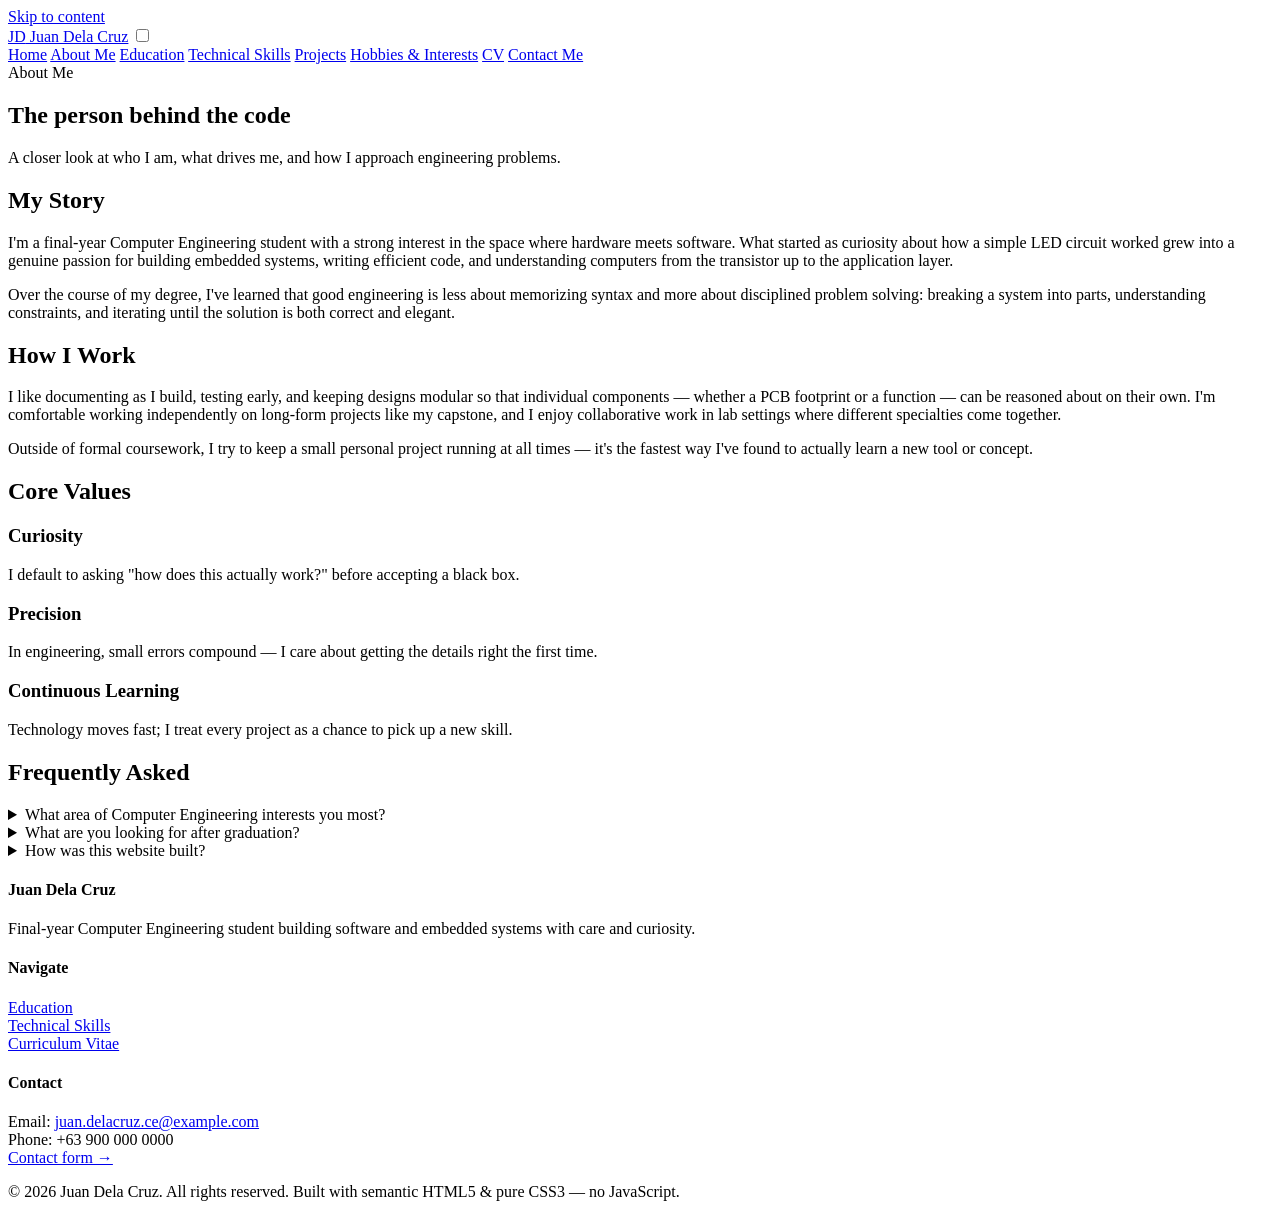
==== about.html @ 3b449d23 "Add files via upload" ====
<!DOCTYPE html>
<html lang="en">
<head>
<meta charset="UTF-8" />
<meta name="viewport" content="width=device-width, initial-scale=1.0" />
<title>About Me | Juan Dela Cruz</title>
<meta name="description" content="Learn more about Juan Dela Cruz, a final-year Computer Engineering student." />
<link rel="preconnect" href="https://fonts.googleapis.com" />
<link href="https://fonts.googleapis.com/css2?family=Poppins:wght@600;700;800&family=Inter:wght@400;500;600&display=swap" rel="stylesheet" />
<link rel="stylesheet" href="assets/css/style.css" />
<script type="application/ld+json">
{
  "@context": "https://schema.org",
  "@type": "AboutPage",
  "name": "About Juan Dela Cruz",
  "url": "https://example.com/about.html",
  "mainEntity": {
    "@type": "Person",
    "name": "Juan Dela Cruz",
    "jobTitle": "Computer Engineering Student",
    "description": "Final-year Computer Engineering student who enjoys embedded systems, robotics, and clean software design."
  }
}
</script>
</head>
<body>
<a class="skip-link" href="#main">Skip to content</a>
<header class="site-header">
  <div class="nav-wrap">
    <a class="brand" href="index.html"><span class="brand-mark">JD</span> Juan Dela Cruz</a>
    <input type="checkbox" id="nav-toggle" class="nav-toggle" />
    <label for="nav-toggle" class="nav-toggle-label" aria-label="Toggle navigation menu"><span></span><span></span><span></span></label>
    <nav class="main-nav" aria-label="Primary">
      <a href="index.html">Home</a>
      <a href="about.html" aria-current="page">About Me</a>
      <a href="education.html">Education</a>
      <a href="skills.html">Technical Skills</a>
      <a href="projects.html">Projects</a>
      <a href="hobbies.html">Hobbies &amp; Interests</a>
      <a href="cv.html">CV</a>
      <a href="contact.html">Contact Me</a>
    </nav>
  </div>
</header>

<main id="main">
  <div class="container">
    <section class="section" style="border-top:none;">
      <span class="hero-eyebrow">About Me</span>
      <h1>The person behind the code</h1>
      <p class="section-intro">A closer look at who I am, what drives me, and how I
        approach engineering problems.</p>
    </section>

    <section class="section">
      <div class="grid cols-2">
        <article>
          <h2>My Story</h2>
          <p>I'm a final-year Computer Engineering student with a strong interest in
             the space where hardware meets software. What started as curiosity about
             how a simple LED circuit worked grew into a genuine passion for building
             embedded systems, writing efficient code, and understanding computers from
             the transistor up to the application layer.</p>
          <p>Over the course of my degree, I've learned that good engineering is less
             about memorizing syntax and more about disciplined problem solving:
             breaking a system into parts, understanding constraints, and iterating
             until the solution is both correct and elegant.</p>
        </article>
        <article>
          <h2>How I Work</h2>
          <p>I like documenting as I build, testing early, and keeping designs modular
             so that individual components — whether a PCB footprint or a function —
             can be reasoned about on their own. I'm comfortable working independently
             on long-form projects like my capstone, and I enjoy collaborative work in
             lab settings where different specialties come together.</p>
          <p>Outside of formal coursework, I try to keep a small personal project
             running at all times — it's the fastest way I've found to actually learn
             a new tool or concept.</p>
        </article>
      </div>
    </section>

    <section class="section">
      <h2>Core Values</h2>
      <div class="grid cols-3">
        <article class="card">
          <h3>Curiosity</h3>
          <p>I default to asking "how does this actually work?" before accepting a
             black box.</p>
        </article>
        <article class="card">
          <h3>Precision</h3>
          <p>In engineering, small errors compound — I care about getting the details
             right the first time.</p>
        </article>
        <article class="card">
          <h3>Continuous Learning</h3>
          <p>Technology moves fast; I treat every project as a chance to pick up a new
             skill.</p>
        </article>
      </div>
    </section>

    <section class="section">
      <h2>Frequently Asked</h2>
      <details class="accordion">
        <summary>What area of Computer Engineering interests you most?</summary>
        <p>Embedded systems and digital hardware design — specifically the overlap
           between firmware and the physical sensors/actuators it controls.</p>
      </details>
      <details class="accordion">
        <summary>What are you looking for after graduation?</summary>
        <p>An entry-level role or internship in embedded software, robotics, or
           systems engineering where I can keep building hands-on projects.</p>
      </details>
      <details class="accordion">
        <summary>How was this website built?</summary>
        <p>Entirely with semantic HTML5 and hand-written CSS3 — no JavaScript and no
           content management system. See the <a href="cv.html">CV page</a> for the
           technical breakdown of my toolset.</p>
      </details>
    </section>
  </div>
</main>

<footer class="site-footer">
  <div class="container footer-grid">
    <div>
      <h4>Juan Dela Cruz</h4>
      <p>Final-year Computer Engineering student building software and embedded
         systems with care and curiosity.</p>
    </div>
    <div>
      <h4>Navigate</h4>
      <p><a href="education.html">Education</a><br />
         <a href="skills.html">Technical Skills</a><br />
         <a href="cv.html">Curriculum Vitae</a></p>
    </div>
    <div>
      <h4>Contact</h4>
      <p>Email: <a href="mailto:juan.delacruz.ce@example.com">juan.delacruz.ce@example.com</a><br />
         Phone: +63 900 000 0000<br />
         <a href="contact.html">Contact form &rarr;</a></p>
    </div>
  </div>
  <div class="container footer-bottom">
    <span>&copy; 2026 Juan Dela Cruz. All rights reserved.</span>
    <span>Built with semantic HTML5 &amp; pure CSS3 — no JavaScript.</span>
  </div>
</footer>
</body>
</html>
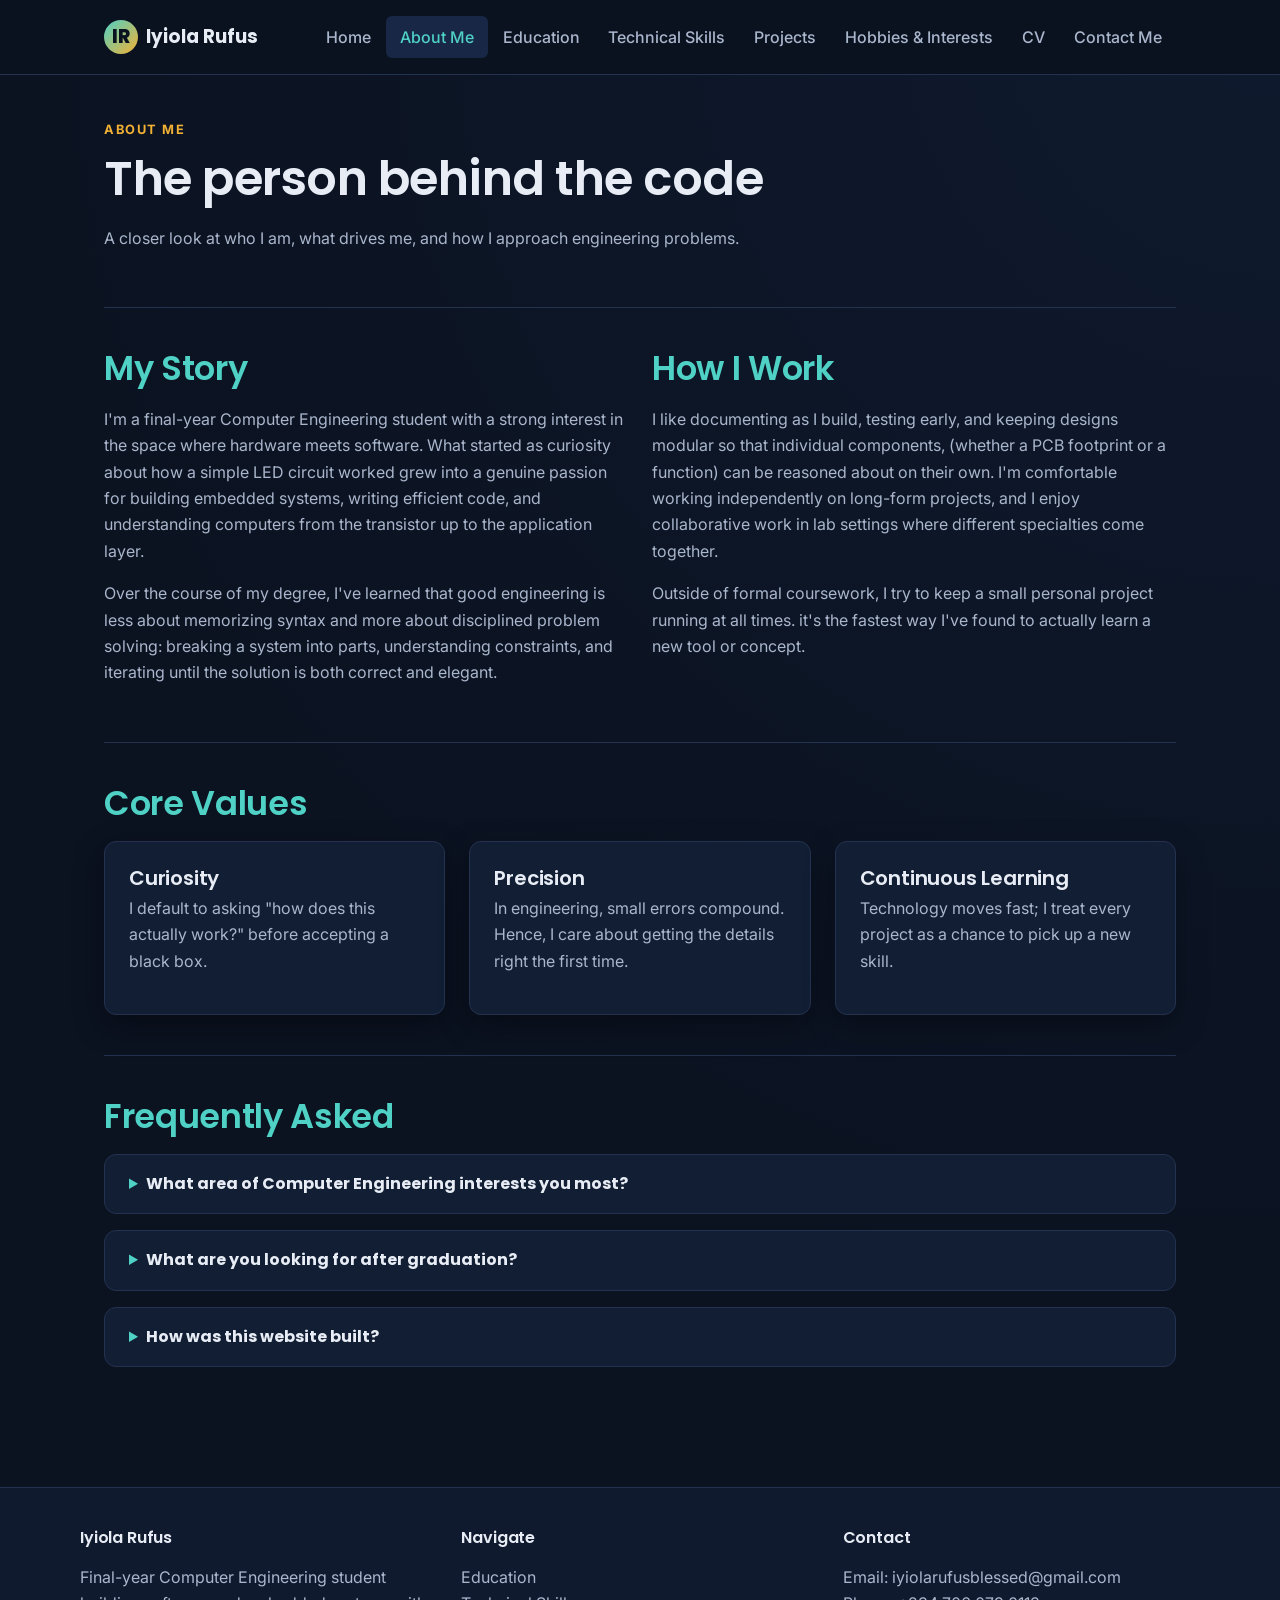
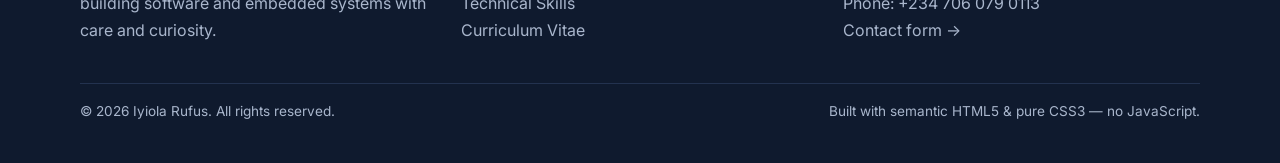
==== commit 272f3d0a: "Update about.html" ====
--- a/about.html
+++ b/about.html
@@ -3,8 +3,8 @@
 <head>
 <meta charset="UTF-8" />
 <meta name="viewport" content="width=device-width, initial-scale=1.0" />
-<title>About Me | Juan Dela Cruz</title>
-<meta name="description" content="Learn more about Juan Dela Cruz, a final-year Computer Engineering student." />
+<title>About Me | Iyiola Rufus</title>
+<meta name="description" content="Learn more about Iyiola Rufus, a final-year Computer Engineering student." />
 <link rel="preconnect" href="https://fonts.googleapis.com" />
 <link href="https://fonts.googleapis.com/css2?family=Poppins:wght@600;700;800&family=Inter:wght@400;500;600&display=swap" rel="stylesheet" />
 <link rel="stylesheet" href="assets/css/style.css" />
@@ -12,11 +12,11 @@
 {
   "@context": "https://schema.org",
   "@type": "AboutPage",
-  "name": "About Juan Dela Cruz",
+  "name": "About Iyiola Rufus",
   "url": "https://example.com/about.html",
   "mainEntity": {
     "@type": "Person",
-    "name": "Juan Dela Cruz",
+    "name": "Iyiola Rufus",
     "jobTitle": "Computer Engineering Student",
     "description": "Final-year Computer Engineering student who enjoys embedded systems, robotics, and clean software design."
   }
@@ -27,7 +27,7 @@
 <a class="skip-link" href="#main">Skip to content</a>
 <header class="site-header">
   <div class="nav-wrap">
-    <a class="brand" href="index.html"><span class="brand-mark">JD</span> Juan Dela Cruz</a>
+    <a class="brand" href="index.html"><span class="brand-mark">IR</span> Iyiola Rufus</a>
     <input type="checkbox" id="nav-toggle" class="nav-toggle" />
     <label for="nav-toggle" class="nav-toggle-label" aria-label="Toggle navigation menu"><span></span><span></span><span></span></label>
     <nav class="main-nav" aria-label="Primary">
@@ -69,12 +69,12 @@
         <article>
           <h2>How I Work</h2>
           <p>I like documenting as I build, testing early, and keeping designs modular
-             so that individual components — whether a PCB footprint or a function —
+             so that individual components, (whether a PCB footprint or a function)
              can be reasoned about on their own. I'm comfortable working independently
-             on long-form projects like my capstone, and I enjoy collaborative work in
+             on long-form projects, and I enjoy collaborative work in
              lab settings where different specialties come together.</p>
           <p>Outside of formal coursework, I try to keep a small personal project
-             running at all times — it's the fastest way I've found to actually learn
+             running at all times. it's the fastest way I've found to actually learn
              a new tool or concept.</p>
         </article>
       </div>
@@ -90,7 +90,7 @@
         </article>
         <article class="card">
           <h3>Precision</h3>
-          <p>In engineering, small errors compound — I care about getting the details
+          <p>In engineering, small errors compound. Hence, I care about getting the details
              right the first time.</p>
         </article>
         <article class="card">
@@ -105,7 +105,7 @@
       <h2>Frequently Asked</h2>
       <details class="accordion">
         <summary>What area of Computer Engineering interests you most?</summary>
-        <p>Embedded systems and digital hardware design — specifically the overlap
+        <p>Embedded systems and digital hardware design, specifically the overlap
            between firmware and the physical sensors/actuators it controls.</p>
       </details>
       <details class="accordion">
@@ -115,7 +115,7 @@
       </details>
       <details class="accordion">
         <summary>How was this website built?</summary>
-        <p>Entirely with semantic HTML5 and hand-written CSS3 — no JavaScript and no
+        <p>Entirely with semantic HTML5 and hand-written CSS3,  no JavaScript and no
            content management system. See the <a href="cv.html">CV page</a> for the
            technical breakdown of my toolset.</p>
       </details>
@@ -126,7 +126,7 @@
 <footer class="site-footer">
   <div class="container footer-grid">
     <div>
-      <h4>Juan Dela Cruz</h4>
+      <h4>Iyiola Rufus</h4>
       <p>Final-year Computer Engineering student building software and embedded
          systems with care and curiosity.</p>
     </div>
@@ -138,13 +138,13 @@
     </div>
     <div>
       <h4>Contact</h4>
-      <p>Email: <a href="mailto:juan.delacruz.ce@example.com">juan.delacruz.ce@example.com</a><br />
-         Phone: +63 900 000 0000<br />
+      <p>Email: <a href="mailto:iyiolarufusblessed@gmail.com">iyiolarufusblessed@gmail.com</a><br />
+         Phone: +234 706 079 0113<br />
          <a href="contact.html">Contact form &rarr;</a></p>
     </div>
   </div>
   <div class="container footer-bottom">
-    <span>&copy; 2026 Juan Dela Cruz. All rights reserved.</span>
+    <span>&copy; 2026 Iyiola Rufus. All rights reserved.</span>
     <span>Built with semantic HTML5 &amp; pure CSS3 — no JavaScript.</span>
   </div>
 </footer>
--- a/assets/css/style.css
+++ b/assets/css/style.css
@@ -0,0 +1,386 @@
+/* =====================================================================
+   Portfolio Stylesheet
+   Pure CSS3 — no frameworks. Mobile-first, then scaled up with
+   min-width media queries. Layout uses Flexbox + CSS Grid.
+   ===================================================================== */
+
+/* ---------- Design tokens ---------- */
+:root {
+  --color-bg:        #0b1220;
+  --color-bg-alt:    #0f1a2e;
+  --color-surface:   #121e33;
+  --color-surface-2: #182746;
+  --color-border:    #23324f;
+  --color-text:      #e7ecf5;
+  --color-text-dim:  #a9b6cc;
+  --color-primary:   #4fd1c5;
+  --color-primary-dim: #2e9c92;
+  --color-accent:    #f2b134;
+  --color-link:      #7cc7ff;
+
+  --font-heading: "Poppins", "Segoe UI", system-ui, sans-serif;
+  --font-body: "Inter", "Segoe UI", system-ui, sans-serif;
+
+  --radius-sm: 6px;
+  --radius-md: 12px;
+  --radius-lg: 20px;
+
+  --space-1: 0.25rem;
+  --space-2: 0.5rem;
+  --space-3: 1rem;
+  --space-4: 1.5rem;
+  --space-5: 2.5rem;
+  --space-6: 4rem;
+
+  --max-width: 1120px;
+  --shadow-1: 0 10px 30px rgba(0,0,0,0.35);
+}
+
+/* ---------- Reset ---------- */
+*, *::before, *::after { box-sizing: border-box; }
+html { scroll-behavior: smooth; }
+body {
+  margin: 0;
+  font-family: var(--font-body);
+  background: radial-gradient(circle at top right, var(--color-bg-alt), var(--color-bg) 60%);
+  color: var(--color-text);
+  line-height: 1.65;
+  -webkit-font-smoothing: antialiased;
+}
+h1, h2, h3, h4 {
+  font-family: var(--font-heading);
+  line-height: 1.25;
+  margin: 0 0 var(--space-3);
+  font-weight: 600;
+  letter-spacing: -0.01em;
+}
+h1 { font-size: clamp(2rem, 5vw, 3rem); }
+h2 { font-size: clamp(1.5rem, 3.4vw, 2.1rem); color: var(--color-primary); }
+h3 { font-size: 1.25rem; }
+p  { margin: 0 0 var(--space-3); color: var(--color-text-dim); }
+a  { color: var(--color-link); text-decoration: none; }
+a:hover, a:focus-visible { text-decoration: underline; }
+img { max-width: 100%; display: block; }
+ul  { padding-left: 1.2rem; }
+li  { margin-bottom: var(--space-2); color: var(--color-text-dim); }
+
+.container {
+  max-width: var(--max-width);
+  margin-inline: auto;
+  padding-inline: var(--space-4);
+}
+
+/* ---------- Skip link (accessibility) ---------- */
+.skip-link {
+  position: absolute;
+  left: -999px;
+  top: 0;
+  background: var(--color-accent);
+  color: #14202f;
+  padding: 0.6rem 1rem;
+  z-index: 1000;
+  border-radius: 0 0 var(--radius-sm) 0;
+}
+.skip-link:focus { left: 0; }
+
+/* ---------- Header & Navigation (CSS-only mobile toggle) ---------- */
+.site-header {
+  position: sticky;
+  top: 0;
+  z-index: 100;
+  background: rgba(11, 18, 32, 0.9);
+  backdrop-filter: blur(8px);
+  border-bottom: 1px solid var(--color-border);
+}
+.nav-wrap {
+  display: flex;
+  align-items: center;
+  justify-content: space-between;
+  max-width: var(--max-width);
+  margin-inline: auto;
+  padding: var(--space-3) var(--space-4);
+}
+.brand {
+  font-family: var(--font-heading);
+  font-weight: 700;
+  font-size: 1.15rem;
+  color: var(--color-text);
+  display: flex;
+  align-items: center;
+  gap: 0.5rem;
+}
+.brand .brand-mark {
+  width: 34px; height: 34px;
+  border-radius: 50%;
+  background: linear-gradient(135deg, var(--color-primary), var(--color-accent));
+  display: inline-flex; align-items: center; justify-content: center;
+  color: #0b1220; font-weight: 800;
+}
+.brand:hover { text-decoration: none; }
+
+/* checkbox hack for mobile nav — no JavaScript required */
+.nav-toggle { display: none; }
+.nav-toggle-label {
+  display: inline-flex;
+  flex-direction: column;
+  gap: 5px;
+  cursor: pointer;
+  padding: 8px;
+}
+.nav-toggle-label span {
+  width: 26px; height: 2px;
+  background: var(--color-text);
+  border-radius: 2px;
+}
+
+.main-nav {
+  display: none;
+  flex-direction: column;
+  width: 100%;
+  background: var(--color-surface);
+  border-top: 1px solid var(--color-border);
+}
+.nav-toggle:checked ~ .main-nav { display: flex; }
+.main-nav a {
+  color: var(--color-text-dim);
+  padding: var(--space-3) var(--space-4);
+  border-bottom: 1px solid var(--color-border);
+  font-weight: 500;
+}
+.main-nav a:hover, .main-nav a:focus-visible, .main-nav a[aria-current="page"] {
+  color: var(--color-primary);
+  background: var(--color-surface-2);
+  text-decoration: none;
+}
+
+@media (min-width: 800px) {
+  .nav-toggle-label { display: none; }
+  .main-nav {
+    display: flex;
+    flex-direction: row;
+    position: static;
+    width: auto;
+    background: transparent;
+    border: none;
+  }
+  .main-nav a {
+    border-bottom: none;
+    padding: 0.5rem 0.9rem;
+    border-radius: var(--radius-sm);
+  }
+  .main-nav a:hover, .main-nav a:focus-visible { background: var(--color-surface-2); }
+}
+
+/* ---------- Hero ---------- */
+.hero {
+  padding: var(--space-6) 0 var(--space-5);
+  display: grid;
+  gap: var(--space-5);
+  align-items: center;
+}
+@media (min-width: 850px) {
+  .hero { grid-template-columns: 1.2fr 0.8fr; }
+}
+.hero-eyebrow {
+  display: inline-block;
+  color: var(--color-accent);
+  text-transform: uppercase;
+  letter-spacing: 0.12em;
+  font-size: 0.8rem;
+  font-weight: 700;
+  margin-bottom: var(--space-2);
+}
+.hero-actions { display: flex; flex-wrap: wrap; gap: var(--space-3); margin-top: var(--space-4); }
+
+.avatar-frame {
+  width: min(320px, 100%);
+  aspect-ratio: 1;
+  margin-inline: auto;
+  border-radius: var(--radius-lg);
+  background: linear-gradient(155deg, var(--color-surface-2), var(--color-surface));
+  border: 1px solid var(--color-border);
+  display: flex; align-items: center; justify-content: center;
+  font-family: var(--font-heading);
+  font-size: 4rem; font-weight: 800;
+  color: var(--color-primary);
+  box-shadow: var(--shadow-1);
+}
+
+/* ---------- Buttons ---------- */
+.btn {
+  display: inline-block;
+  padding: 0.8rem 1.4rem;
+  border-radius: var(--radius-sm);
+  font-weight: 600;
+  border: 1px solid transparent;
+  transition: transform 0.15s ease, background 0.15s ease;
+}
+.btn:hover, .btn:focus-visible { transform: translateY(-2px); text-decoration: none; }
+.btn-primary { background: var(--color-primary); color: #0b1220; }
+.btn-primary:hover { background: var(--color-primary-dim); }
+.btn-outline { border-color: var(--color-primary); color: var(--color-primary); }
+.btn-outline:hover { background: rgba(79,209,197,0.1); }
+
+/* ---------- Sections / Cards ---------- */
+main { display: block; }
+.section { padding: var(--space-5) 0; border-top: 1px solid var(--color-border); }
+.section:first-of-type { border-top: none; }
+.section-intro { max-width: 65ch; }
+
+.grid {
+  display: grid;
+  gap: var(--space-4);
+  grid-template-columns: 1fr;
+}
+@media (min-width: 640px) { .grid.cols-2 { grid-template-columns: repeat(2, 1fr); } }
+@media (min-width: 900px) { .grid.cols-3 { grid-template-columns: repeat(3, 1fr); } }
+
+.card {
+  background: var(--color-surface);
+  border: 1px solid var(--color-border);
+  border-radius: var(--radius-md);
+  padding: var(--space-4);
+  box-shadow: var(--shadow-1);
+}
+.card h3 { color: var(--color-text); margin-bottom: var(--space-1); }
+.card .meta { color: var(--color-accent); font-size: 0.85rem; font-weight: 600; margin-bottom: var(--space-2); }
+
+.tag-list { display: flex; flex-wrap: wrap; gap: 0.5rem; padding: 0; list-style: none; margin: var(--space-2) 0 0; }
+.tag {
+  background: var(--color-surface-2);
+  border: 1px solid var(--color-border);
+  color: var(--color-primary);
+  font-size: 0.78rem;
+  font-weight: 600;
+  padding: 0.3rem 0.65rem;
+  border-radius: 999px;
+}
+
+/* ---------- Skill bars (pure CSS) ---------- */
+.skill-row { margin-bottom: var(--space-3); }
+.skill-row .label { display: flex; justify-content: space-between; font-size: 0.9rem; color: var(--color-text); margin-bottom: 0.35rem; }
+.skill-bar { height: 10px; border-radius: 999px; background: var(--color-surface-2); overflow: hidden; border: 1px solid var(--color-border); }
+.skill-bar span { display: block; height: 100%; background: linear-gradient(90deg, var(--color-primary-dim), var(--color-primary)); }
+
+/* ---------- Timeline (Education) ---------- */
+.timeline { list-style: none; padding: 0; margin: 0; border-left: 2px solid var(--color-border); }
+.timeline li { position: relative; padding: 0 0 var(--space-5) var(--space-4); }
+.timeline li::before {
+  content: "";
+  position: absolute; left: -7px; top: 4px;
+  width: 12px; height: 12px; border-radius: 50%;
+  background: var(--color-primary);
+  box-shadow: 0 0 0 4px var(--color-bg);
+}
+.timeline .meta { color: var(--color-accent); font-size: 0.85rem; font-weight: 600; }
+
+/* ---------- CSS-only accordion (details/summary — native, no script) ---------- */
+details.accordion {
+  background: var(--color-surface);
+  border: 1px solid var(--color-border);
+  border-radius: var(--radius-md);
+  padding: var(--space-3) var(--space-4);
+  margin-bottom: var(--space-3);
+}
+details.accordion summary {
+  cursor: pointer;
+  font-weight: 700;
+  color: var(--color-text);
+  font-family: var(--font-heading);
+}
+details.accordion summary::marker { color: var(--color-primary); }
+details.accordion[open] summary { margin-bottom: var(--space-2); color: var(--color-primary); }
+
+/* ---------- CSS-only modal using :target ---------- */
+.modal-overlay {
+  position: fixed;
+  inset: 0;
+  background: rgba(5, 9, 18, 0.85);
+  display: flex;
+  align-items: center;
+  justify-content: center;
+  padding: var(--space-4);
+  opacity: 0;
+  visibility: hidden;
+  transition: opacity 0.2s ease;
+  z-index: 200;
+}
+.modal-overlay:target { opacity: 1; visibility: visible; }
+.modal-box {
+  background: var(--color-surface);
+  border: 1px solid var(--color-border);
+  border-radius: var(--radius-lg);
+  max-width: 560px;
+  width: 100%;
+  padding: var(--space-5);
+  position: relative;
+  box-shadow: var(--shadow-1);
+}
+.modal-close {
+  position: absolute;
+  top: var(--space-3); right: var(--space-3);
+  width: 36px; height: 36px;
+  border-radius: 50%;
+  background: var(--color-surface-2);
+  border: 1px solid var(--color-border);
+  color: var(--color-text);
+  display: flex; align-items: center; justify-content: center;
+  font-weight: 700;
+}
+.modal-trigger { color: var(--color-primary); font-weight: 600; }
+
+/* ---------- Contact form (static markup, no client validation JS) ---------- */
+.form-grid { display: grid; gap: var(--space-3); max-width: 560px; }
+label { display: block; font-weight: 600; margin-bottom: 0.35rem; color: var(--color-text); }
+input, textarea {
+  width: 100%;
+  padding: 0.75rem 0.9rem;
+  border-radius: var(--radius-sm);
+  border: 1px solid var(--color-border);
+  background: var(--color-surface);
+  color: var(--color-text);
+  font: inherit;
+}
+input:focus, textarea:focus {
+  outline: none;
+  border-color: var(--color-primary);
+  box-shadow: 0 0 0 3px rgba(79,209,197,0.25);
+}
+
+/* ---------- Footer ---------- */
+.site-footer {
+  border-top: 1px solid var(--color-border);
+  background: var(--color-bg-alt);
+  margin-top: var(--space-6);
+}
+.footer-grid {
+  display: grid;
+  gap: var(--space-4);
+  padding: var(--space-5) 0 var(--space-4);
+  grid-template-columns: 1fr;
+}
+@media (min-width: 700px) { .footer-grid { grid-template-columns: repeat(3, 1fr); } }
+.footer-grid h4 { color: var(--color-text); font-size: 1rem; }
+.footer-grid a { color: var(--color-text-dim); }
+.footer-bottom {
+  border-top: 1px solid var(--color-border);
+  padding: var(--space-3) 0 var(--space-5);
+  font-size: 0.85rem;
+  color: var(--color-text-dim);
+  display: flex;
+  flex-wrap: wrap;
+  gap: var(--space-2);
+  justify-content: space-between;
+}
+
+/* ---------- CV page ---------- */
+.cv-download { display: flex; flex-wrap: wrap; gap: var(--space-3); align-items: center; margin-bottom: var(--space-4); }
+.cv-section h3 { color: var(--color-primary); border-bottom: 1px solid var(--color-border); padding-bottom: 0.4rem; }
+
+/* ---------- Utility ---------- */
+.text-center { text-align: center; }
+.mt-0 { margin-top: 0; }
+.visually-hidden {
+  position: absolute; width: 1px; height: 1px;
+  overflow: hidden; clip: rect(0 0 0 0); white-space: nowrap;
+     }
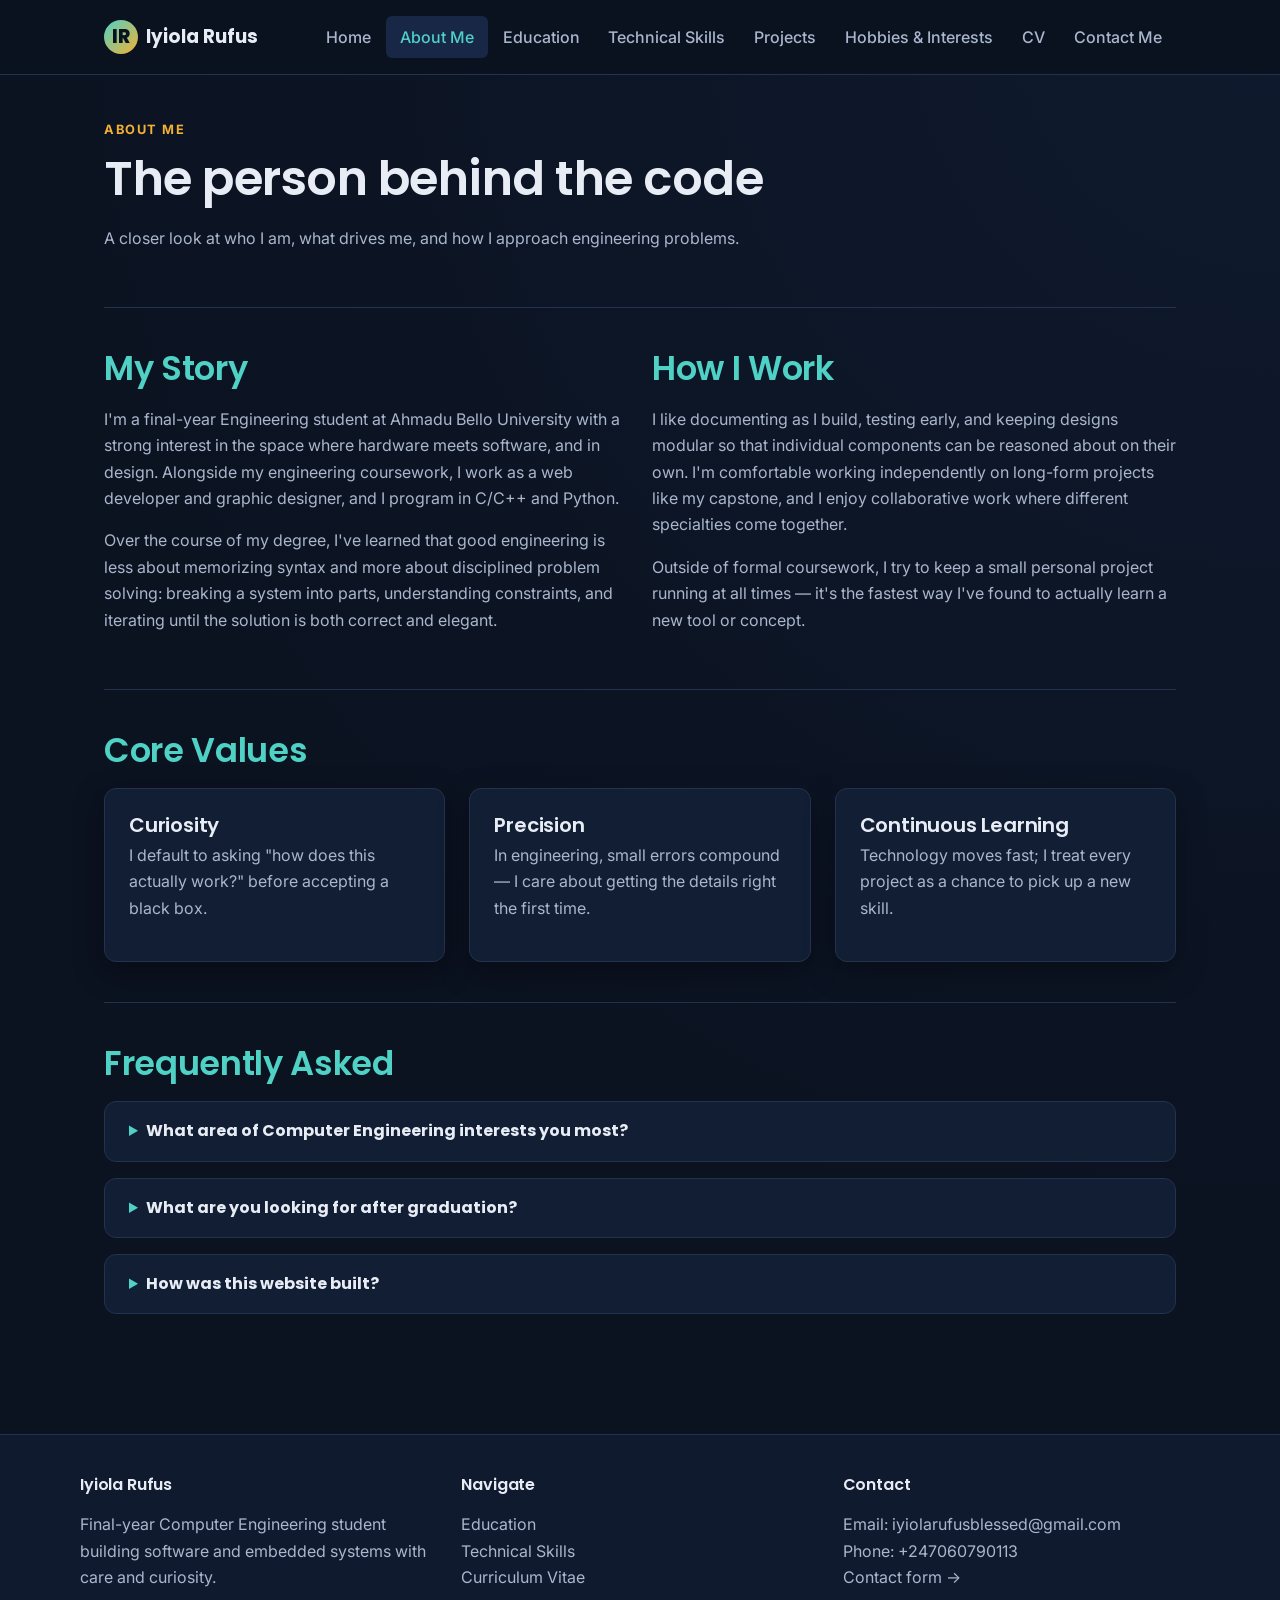
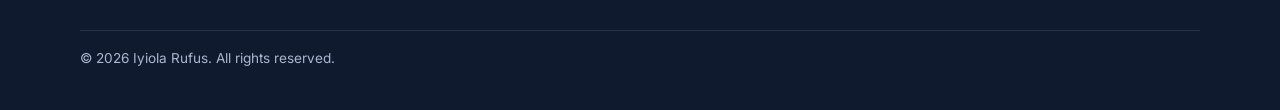
==== commit 21b743e7: "Update about.html" ====
--- a/about.html
+++ b/about.html
@@ -13,7 +13,7 @@
   "@context": "https://schema.org",
   "@type": "AboutPage",
   "name": "About Iyiola Rufus",
-  "url": "https://example.com/about.html",
+  "url": "https://rufusiyiola.github.io/portfolio-website/about.html",
   "mainEntity": {
     "@type": "Person",
     "name": "Iyiola Rufus",
@@ -56,11 +56,10 @@
       <div class="grid cols-2">
         <article>
           <h2>My Story</h2>
-          <p>I'm a final-year Computer Engineering student with a strong interest in
-             the space where hardware meets software. What started as curiosity about
-             how a simple LED circuit worked grew into a genuine passion for building
-             embedded systems, writing efficient code, and understanding computers from
-             the transistor up to the application layer.</p>
+          <p>I'm a final-year Engineering student at Ahmadu Bello University with a
+             strong interest in the space where hardware meets software, and in
+             design. Alongside my engineering coursework, I work as a web
+             developer and graphic designer, and I program in C/C++ and Python.</p>
           <p>Over the course of my degree, I've learned that good engineering is less
              about memorizing syntax and more about disciplined problem solving:
              breaking a system into parts, understanding constraints, and iterating
@@ -69,12 +68,12 @@
         <article>
           <h2>How I Work</h2>
           <p>I like documenting as I build, testing early, and keeping designs modular
-             so that individual components, (whether a PCB footprint or a function)
-             can be reasoned about on their own. I'm comfortable working independently
-             on long-form projects, and I enjoy collaborative work in
-             lab settings where different specialties come together.</p>
+             so that individual components can be reasoned about on their own. I'm
+             comfortable working independently on long-form projects like my
+             capstone, and I enjoy collaborative work where different specialties
+             come together.</p>
           <p>Outside of formal coursework, I try to keep a small personal project
-             running at all times. it's the fastest way I've found to actually learn
+             running at all times — it's the fastest way I've found to actually learn
              a new tool or concept.</p>
         </article>
       </div>
@@ -90,7 +89,7 @@
         </article>
         <article class="card">
           <h3>Precision</h3>
-          <p>In engineering, small errors compound. Hence, I care about getting the details
+          <p>In engineering, small errors compound — I care about getting the details
              right the first time.</p>
         </article>
         <article class="card">
@@ -105,7 +104,7 @@
       <h2>Frequently Asked</h2>
       <details class="accordion">
         <summary>What area of Computer Engineering interests you most?</summary>
-        <p>Embedded systems and digital hardware design, specifically the overlap
+        <p>Embedded systems and digital hardware design — specifically the overlap
            between firmware and the physical sensors/actuators it controls.</p>
       </details>
       <details class="accordion">
@@ -115,7 +114,7 @@
       </details>
       <details class="accordion">
         <summary>How was this website built?</summary>
-        <p>Entirely with semantic HTML5 and hand-written CSS3,  no JavaScript and no
+        <p>Entirely with semantic HTML5 and hand-written CSS3 — no JavaScript and no
            content management system. See the <a href="cv.html">CV page</a> for the
            technical breakdown of my toolset.</p>
       </details>
@@ -139,13 +138,12 @@
     <div>
       <h4>Contact</h4>
       <p>Email: <a href="mailto:iyiolarufusblessed@gmail.com">iyiolarufusblessed@gmail.com</a><br />
-         Phone: +234 706 079 0113<br />
+         Phone: +247060790113<br />
          <a href="contact.html">Contact form &rarr;</a></p>
     </div>
   </div>
   <div class="container footer-bottom">
     <span>&copy; 2026 Iyiola Rufus. All rights reserved.</span>
-    <span>Built with semantic HTML5 &amp; pure CSS3 — no JavaScript.</span>
   </div>
 </footer>
 </body>
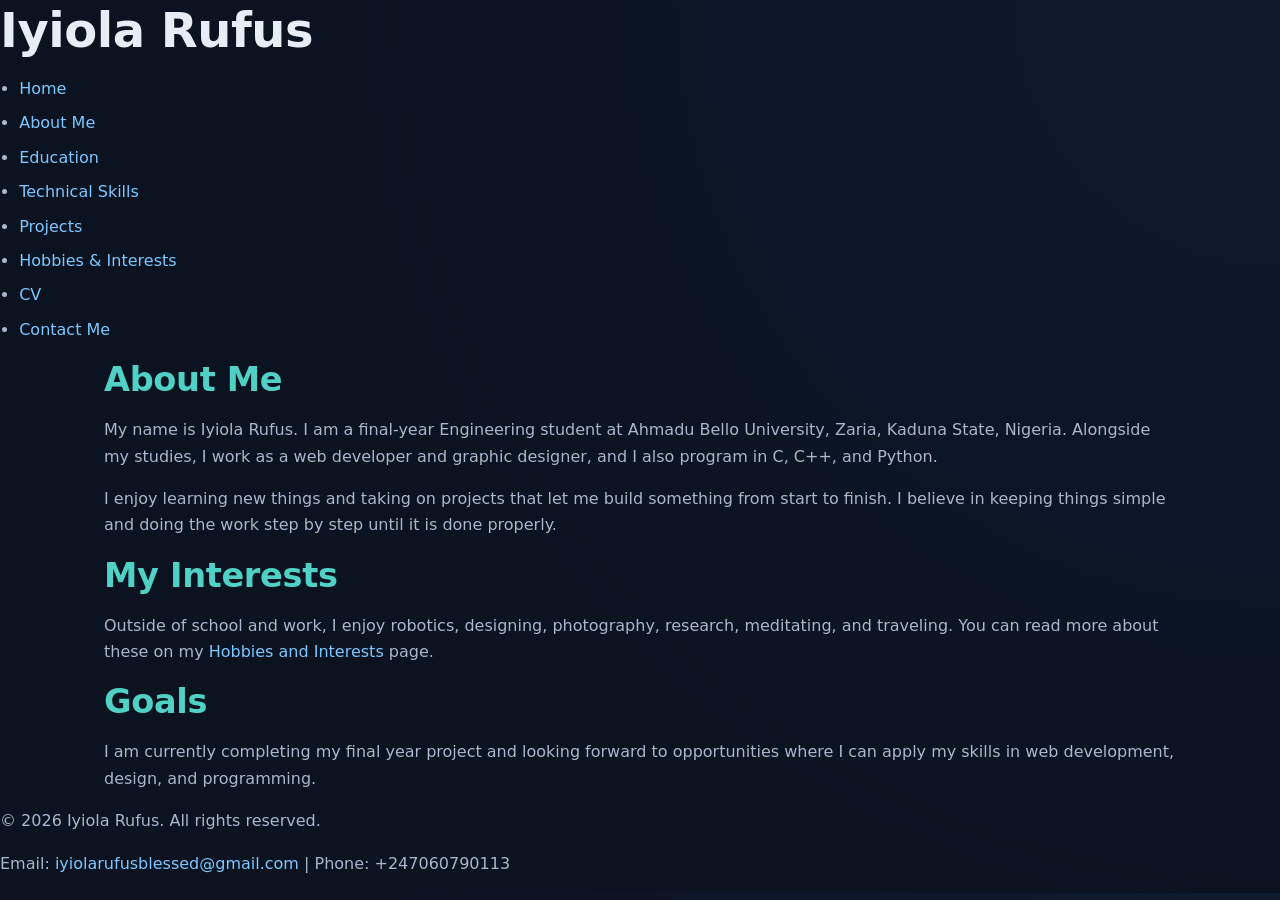
==== commit 5dc70626: "Revise About Me page structure and metadata Updated the title and meta description for better clarit" ====
--- a/about.html
+++ b/about.html
@@ -3,148 +3,50 @@
 <head>
 <meta charset="UTF-8" />
 <meta name="viewport" content="width=device-width, initial-scale=1.0" />
-<title>About Me | Iyiola Rufus</title>
-<meta name="description" content="Learn more about Iyiola Rufus, a final-year Computer Engineering student." />
-<link rel="preconnect" href="https://fonts.googleapis.com" />
-<link href="https://fonts.googleapis.com/css2?family=Poppins:wght@600;700;800&family=Inter:wght@400;500;600&display=swap" rel="stylesheet" />
+<title>About Me - Iyiola Rufus</title>
+<meta name="description" content="About Iyiola Rufus, Engineering student, web developer and graphic designer." />
 <link rel="stylesheet" href="assets/css/style.css" />
 <script type="application/ld+json">
 {
   "@context": "https://schema.org",
   "@type": "AboutPage",
   "name": "About Iyiola Rufus",
-  "url": "https://rufusiyiola.github.io/portfolio-website/about.html",
-  "mainEntity": {
-    "@type": "Person",
-    "name": "Iyiola Rufus",
-    "jobTitle": "Computer Engineering Student",
-    "description": "Final-year Computer Engineering student who enjoys embedded systems, robotics, and clean software design."
-  }
+  "url": "https://github.com/iyiolarufusblessed-hub/portfolio-website/about.html"
 }
 </script>
 </head>
 <body>
-<a class="skip-link" href="#main">Skip to content</a>
-<header class="site-header">
-  <div class="nav-wrap">
-    <a class="brand" href="index.html"><span class="brand-mark">IR</span> Iyiola Rufus</a>
-    <input type="checkbox" id="nav-toggle" class="nav-toggle" />
-    <label for="nav-toggle" class="nav-toggle-label" aria-label="Toggle navigation menu"><span></span><span></span><span></span></label>
-    <nav class="main-nav" aria-label="Primary">
-      <a href="index.html">Home</a>
-      <a href="about.html" aria-current="page">About Me</a>
-      <a href="education.html">Education</a>
-      <a href="skills.html">Technical Skills</a>
-      <a href="projects.html">Projects</a>
-      <a href="hobbies.html">Hobbies &amp; Interests</a>
-      <a href="cv.html">CV</a>
-      <a href="contact.html">Contact Me</a>
-    </nav>
-  </div>
+<header>
+  <h1>Iyiola Rufus</h1>
+  <nav>
+    <ul>
+      <li><a href="index.html">Home</a></li>
+      <li><a href="about.html" class="active">About Me</a></li>
+      <li><a href="education.html">Education</a></li>
+      <li><a href="skills.html">Technical Skills</a></li>
+      <li><a href="projects.html">Projects</a></li>
+      <li><a href="hobbies.html">Hobbies & Interests</a></li>
+      <li><a href="cv.html">CV</a></li>
+      <li><a href="contact.html">Contact Me</a></li>
+    </ul>
+  </nav>
 </header>
+<main class="container">
+<h2>About Me</h2>
+<p>My name is Iyiola Rufus. I am a final-year Engineering student at Ahmadu Bello University, Zaria, Kaduna State, Nigeria. Alongside my studies, I work as a web developer and graphic designer, and I also program in C, C++, and Python.</p>
 
-<main id="main">
-  <div class="container">
-    <section class="section" style="border-top:none;">
-      <span class="hero-eyebrow">About Me</span>
-      <h1>The person behind the code</h1>
-      <p class="section-intro">A closer look at who I am, what drives me, and how I
-        approach engineering problems.</p>
-    </section>
+<p>I enjoy learning new things and taking on projects that let me build something from start to finish. I believe in keeping things simple and doing the work step by step until it is done properly.</p>
 
-    <section class="section">
-      <div class="grid cols-2">
-        <article>
-          <h2>My Story</h2>
-          <p>I'm a final-year Engineering student at Ahmadu Bello University with a
-             strong interest in the space where hardware meets software, and in
-             design. Alongside my engineering coursework, I work as a web
-             developer and graphic designer, and I program in C/C++ and Python.</p>
-          <p>Over the course of my degree, I've learned that good engineering is less
-             about memorizing syntax and more about disciplined problem solving:
-             breaking a system into parts, understanding constraints, and iterating
-             until the solution is both correct and elegant.</p>
-        </article>
-        <article>
-          <h2>How I Work</h2>
-          <p>I like documenting as I build, testing early, and keeping designs modular
-             so that individual components can be reasoned about on their own. I'm
-             comfortable working independently on long-form projects like my
-             capstone, and I enjoy collaborative work where different specialties
-             come together.</p>
-          <p>Outside of formal coursework, I try to keep a small personal project
-             running at all times — it's the fastest way I've found to actually learn
-             a new tool or concept.</p>
-        </article>
-      </div>
-    </section>
+<h2>My Interests</h2>
+<p>Outside of school and work, I enjoy robotics, designing, photography, research, meditating, and traveling. You can read more about these on my <a href="hobbies.html">Hobbies and Interests</a> page.</p>
 
-    <section class="section">
-      <h2>Core Values</h2>
-      <div class="grid cols-3">
-        <article class="card">
-          <h3>Curiosity</h3>
-          <p>I default to asking "how does this actually work?" before accepting a
-             black box.</p>
-        </article>
-        <article class="card">
-          <h3>Precision</h3>
-          <p>In engineering, small errors compound — I care about getting the details
-             right the first time.</p>
-        </article>
-        <article class="card">
-          <h3>Continuous Learning</h3>
-          <p>Technology moves fast; I treat every project as a chance to pick up a new
-             skill.</p>
-        </article>
-      </div>
-    </section>
+<h2>Goals</h2>
+<p>I am currently completing my final year project and looking forward to opportunities where I can apply my skills in web development, design, and programming.</p>
 
-    <section class="section">
-      <h2>Frequently Asked</h2>
-      <details class="accordion">
-        <summary>What area of Computer Engineering interests you most?</summary>
-        <p>Embedded systems and digital hardware design — specifically the overlap
-           between firmware and the physical sensors/actuators it controls.</p>
-      </details>
-      <details class="accordion">
-        <summary>What are you looking for after graduation?</summary>
-        <p>An entry-level role or internship in embedded software, robotics, or
-           systems engineering where I can keep building hands-on projects.</p>
-      </details>
-      <details class="accordion">
-        <summary>How was this website built?</summary>
-        <p>Entirely with semantic HTML5 and hand-written CSS3 — no JavaScript and no
-           content management system. See the <a href="cv.html">CV page</a> for the
-           technical breakdown of my toolset.</p>
-      </details>
-    </section>
-  </div>
 </main>
-
-<footer class="site-footer">
-  <div class="container footer-grid">
-    <div>
-      <h4>Iyiola Rufus</h4>
-      <p>Final-year Computer Engineering student building software and embedded
-         systems with care and curiosity.</p>
-    </div>
-    <div>
-      <h4>Navigate</h4>
-      <p><a href="education.html">Education</a><br />
-         <a href="skills.html">Technical Skills</a><br />
-         <a href="cv.html">Curriculum Vitae</a></p>
-    </div>
-    <div>
-      <h4>Contact</h4>
-      <p>Email: <a href="mailto:iyiolarufusblessed@gmail.com">iyiolarufusblessed@gmail.com</a><br />
-         Phone: +247060790113<br />
-         <a href="contact.html">Contact form &rarr;</a></p>
-    </div>
-  </div>
-  <div class="container footer-bottom">
-    <span>&copy; 2026 Iyiola Rufus. All rights reserved.</span>
-  </div>
+<footer>
+  <p>&copy; 2026 Iyiola Rufus. All rights reserved.</p>
+  <p>Email: <a href="mailto:iyiolarufusblessed@gmail.com">iyiolarufusblessed@gmail.com</a> | Phone: +247060790113</p>
 </footer>
 </body>
 </html>
--- a/assets/css/style.css
+++ b/assets/css/style.css
@@ -200,10 +200,15 @@
   background: linear-gradient(155deg, var(--color-surface-2), var(--color-surface));
   border: 1px solid var(--color-border);
   display: flex; align-items: center; justify-content: center;
-  font-family: var(--font-heading);
-  font-size: 4rem; font-weight: 800;
-  color: var(--color-primary);
+  overflow: hidden;
   box-shadow: var(--shadow-1);
+}
+.avatar-img {
+  width: 100%;
+  height: 100%;
+  object-fit: cover;
+  object-position: center top;
+  display: block;
 }
 
 /* ---------- Buttons ---------- */
@@ -368,10 +373,11 @@
   font-size: 0.85rem;
   color: var(--color-text-dim);
   display: flex;
-  flex-wrap: wrap;
-  gap: var(--space-2);
-  justify-content: space-between;
-}
+  justify-content: center;
+  align-items: center;
+  text-align: center;
+}
+
 
 /* ---------- CV page ---------- */
 .cv-download { display: flex; flex-wrap: wrap; gap: var(--space-3); align-items: center; margin-bottom: var(--space-4); }
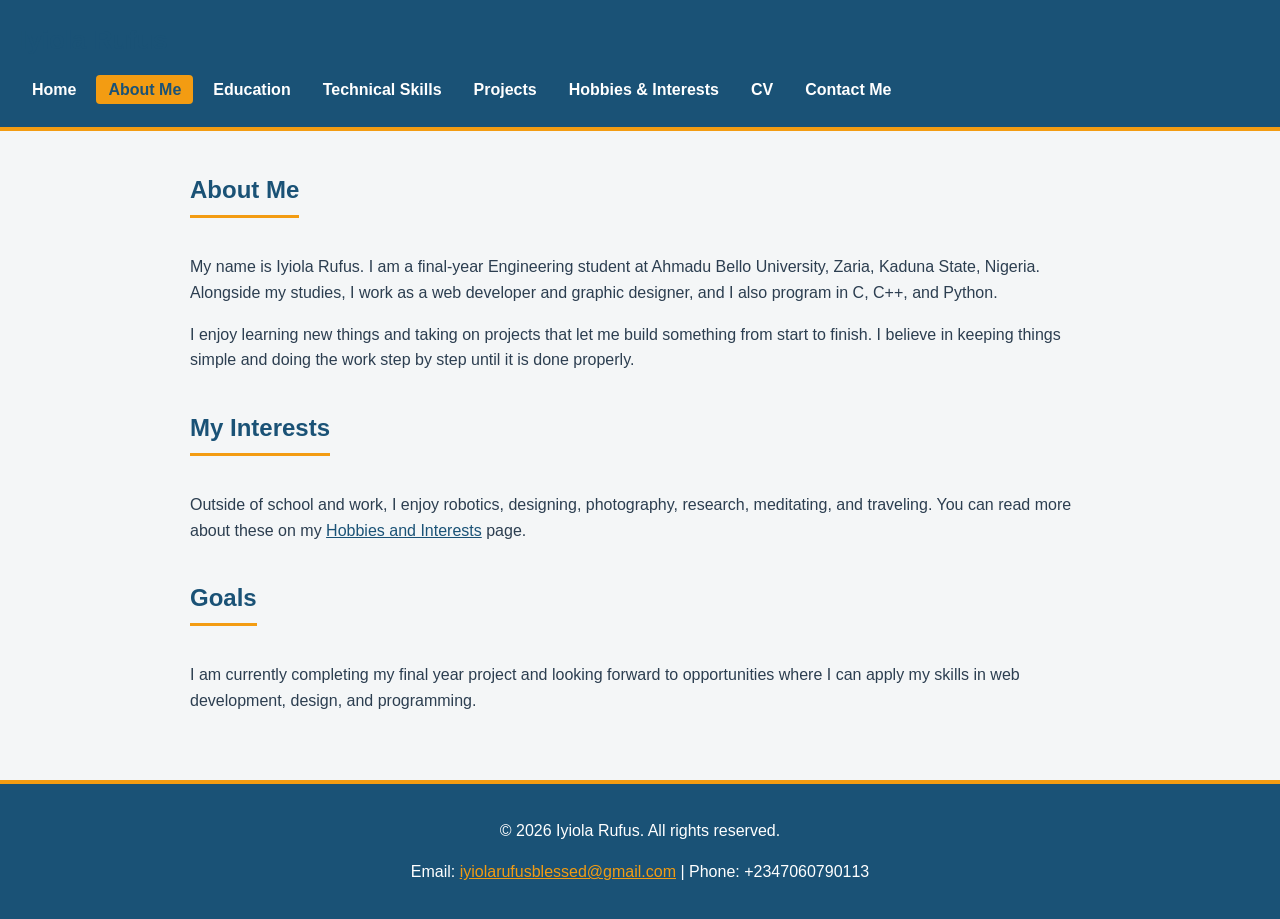
==== commit 54080616: "Update AboutPage URL and contact information" ====
--- a/about.html
+++ b/about.html
@@ -11,13 +11,19 @@
   "@context": "https://schema.org",
   "@type": "AboutPage",
   "name": "About Iyiola Rufus",
-  "url": "https://github.com/iyiolarufusblessed-hub/portfolio-website/about.html"
+  "url": "https://rufusiyiola.github.io/portfolio-website/about.html"
 }
 </script>
 </head>
 <body>
 <header>
-  <h1>Iyiola Rufus</h1>
+  <input type="checkbox" id="nav-toggle" class="nav-toggle" />
+  <div class="header-top">
+    <h1>Iyiola Rufus</h1>
+    <label for="nav-toggle" class="nav-toggle-label" aria-label="Toggle navigation menu">
+      <span></span><span></span><span></span>
+    </label>
+  </div>
   <nav>
     <ul>
       <li><a href="index.html">Home</a></li>
@@ -46,7 +52,7 @@
 </main>
 <footer>
   <p>&copy; 2026 Iyiola Rufus. All rights reserved.</p>
-  <p>Email: <a href="mailto:iyiolarufusblessed@gmail.com">iyiolarufusblessed@gmail.com</a> | Phone: +247060790113</p>
+  <p>Email: <a href="mailto:iyiolarufusblessed@gmail.com">iyiolarufusblessed@gmail.com</a> | Phone: +2347060790113</p>
 </footer>
 </body>
-</html>
+  </html>
--- a/assets/css/style.css
+++ b/assets/css/style.css
@@ -1,392 +1,295 @@
-/* =====================================================================
-   Portfolio Stylesheet
-   Pure CSS3 — no frameworks. Mobile-first, then scaled up with
-   min-width media queries. Layout uses Flexbox + CSS Grid.
-   ===================================================================== */
-
-/* ---------- Design tokens ---------- */
-:root {
-  --color-bg:        #0b1220;
-  --color-bg-alt:    #0f1a2e;
-  --color-surface:   #121e33;
-  --color-surface-2: #182746;
-  --color-border:    #23324f;
-  --color-text:      #e7ecf5;
-  --color-text-dim:  #a9b6cc;
-  --color-primary:   #4fd1c5;
-  --color-primary-dim: #2e9c92;
-  --color-accent:    #f2b134;
-  --color-link:      #7cc7ff;
-
-  --font-heading: "Poppins", "Segoe UI", system-ui, sans-serif;
-  --font-body: "Inter", "Segoe UI", system-ui, sans-serif;
-
-  --radius-sm: 6px;
-  --radius-md: 12px;
-  --radius-lg: 20px;
-
-  --space-1: 0.25rem;
-  --space-2: 0.5rem;
-  --space-3: 1rem;
-  --space-4: 1.5rem;
-  --space-5: 2.5rem;
-  --space-6: 4rem;
-
-  --max-width: 1120px;
-  --shadow-1: 0 10px 30px rgba(0,0,0,0.35);
-}
-
-/* ---------- Reset ---------- */
-*, *::before, *::after { box-sizing: border-box; }
-html { scroll-behavior: smooth; }
+/* Stylesheet for my portfolio website
+   Colours, fonts, and layout for all pages */
+
 body {
+  font-family: "Segoe UI", Arial, Helvetica, sans-serif;
   margin: 0;
-  font-family: var(--font-body);
-  background: radial-gradient(circle at top right, var(--color-bg-alt), var(--color-bg) 60%);
-  color: var(--color-text);
-  line-height: 1.65;
-  -webkit-font-smoothing: antialiased;
-}
-h1, h2, h3, h4 {
-  font-family: var(--font-heading);
-  line-height: 1.25;
-  margin: 0 0 var(--space-3);
-  font-weight: 600;
-  letter-spacing: -0.01em;
-}
-h1 { font-size: clamp(2rem, 5vw, 3rem); }
-h2 { font-size: clamp(1.5rem, 3.4vw, 2.1rem); color: var(--color-primary); }
-h3 { font-size: 1.25rem; }
-p  { margin: 0 0 var(--space-3); color: var(--color-text-dim); }
-a  { color: var(--color-link); text-decoration: none; }
-a:hover, a:focus-visible { text-decoration: underline; }
-img { max-width: 100%; display: block; }
-ul  { padding-left: 1.2rem; }
-li  { margin-bottom: var(--space-2); color: var(--color-text-dim); }
+  padding: 0;
+  background-color: #f4f6f7;
+  color: #2c3e50;
+  line-height: 1.6;
+}
 
 .container {
-  max-width: var(--max-width);
-  margin-inline: auto;
-  padding-inline: var(--space-4);
-}
-
-/* ---------- Skip link (accessibility) ---------- */
-.skip-link {
-  position: absolute;
-  left: -999px;
-  top: 0;
-  background: var(--color-accent);
-  color: #14202f;
-  padding: 0.6rem 1rem;
-  z-index: 1000;
-  border-radius: 0 0 var(--radius-sm) 0;
-}
-.skip-link:focus { left: 0; }
-
-/* ---------- Header & Navigation (CSS-only mobile toggle) ---------- */
-.site-header {
-  position: sticky;
-  top: 0;
-  z-index: 100;
-  background: rgba(11, 18, 32, 0.9);
-  backdrop-filter: blur(8px);
-  border-bottom: 1px solid var(--color-border);
-}
-.nav-wrap {
+  max-width: 900px;
+  margin: 0 auto;
+  padding: 20px;
+}
+
+/* Header and navigation */
+header {
+  background-color: #1a5276;
+  color: #ffffff;
+  padding: 20px;
+  border-bottom: 4px solid #f39c12;
+}
+
+.header-top {
   display: flex;
   align-items: center;
   justify-content: space-between;
-  max-width: var(--max-width);
-  margin-inline: auto;
-  padding: var(--space-3) var(--space-4);
-}
-.brand {
-  font-family: var(--font-heading);
-  font-weight: 700;
-  font-size: 1.15rem;
-  color: var(--color-text);
-  display: flex;
-  align-items: center;
-  gap: 0.5rem;
-}
-.brand .brand-mark {
-  width: 34px; height: 34px;
-  border-radius: 50%;
-  background: linear-gradient(135deg, var(--color-primary), var(--color-accent));
-  display: inline-flex; align-items: center; justify-content: center;
-  color: #0b1220; font-weight: 800;
-}
-.brand:hover { text-decoration: none; }
-
-/* checkbox hack for mobile nav — no JavaScript required */
-.nav-toggle { display: none; }
+}
+
+header h1 {
+  margin: 0;
+  font-size: 26px;
+}
+
+/* Hamburger menu toggle (shows on small screens only) */
+.nav-toggle {
+  display: none;
+}
+
 .nav-toggle-label {
-  display: inline-flex;
-  flex-direction: column;
-  gap: 5px;
-  cursor: pointer;
-  padding: 8px;
-}
-.nav-toggle-label span {
-  width: 26px; height: 2px;
-  background: var(--color-text);
-  border-radius: 2px;
-}
-
-.main-nav {
   display: none;
   flex-direction: column;
-  width: 100%;
-  background: var(--color-surface);
-  border-top: 1px solid var(--color-border);
-}
-.nav-toggle:checked ~ .main-nav { display: flex; }
-.main-nav a {
-  color: var(--color-text-dim);
-  padding: var(--space-3) var(--space-4);
-  border-bottom: 1px solid var(--color-border);
-  font-weight: 500;
-}
-.main-nav a:hover, .main-nav a:focus-visible, .main-nav a[aria-current="page"] {
-  color: var(--color-primary);
-  background: var(--color-surface-2);
+  justify-content: space-between;
+  width: 28px;
+  height: 20px;
+  cursor: pointer;
+}
+
+.nav-toggle-label span {
+  display: block;
+  height: 3px;
+  width: 100%;
+  background-color: #ffffff;
+  border-radius: 2px;
+}
+
+nav ul {
+  list-style: none;
+  margin: 15px 0 0 0;
+  padding: 0;
+  display: flex;
+  flex-wrap: wrap;
+}
+
+nav ul li {
+  margin: 0 8px 5px 0;
+}
+
+nav ul li a {
+  color: #ffffff;
   text-decoration: none;
-}
-
-@media (min-width: 800px) {
-  .nav-toggle-label { display: none; }
-  .main-nav {
-    display: flex;
-    flex-direction: row;
-    position: static;
-    width: auto;
-    background: transparent;
-    border: none;
-  }
-  .main-nav a {
-    border-bottom: none;
-    padding: 0.5rem 0.9rem;
-    border-radius: var(--radius-sm);
-  }
-  .main-nav a:hover, .main-nav a:focus-visible { background: var(--color-surface-2); }
-}
-
-/* ---------- Hero ---------- */
+  font-weight: bold;
+  padding: 6px 12px;
+  border-radius: 4px;
+  transition: background-color 0.2s ease;
+}
+
+nav ul li a:hover {
+  background-color: #21618c;
+}
+
+nav ul li a.active {
+  background-color: #f39c12;
+  color: #1a5276;
+}
+
+/* Headings and links */
+h1, h2, h3 {
+  color: #1a5276;
+}
+
+h2 {
+  border-bottom: 3px solid #f39c12;
+  padding-bottom: 6px;
+  display: inline-block;
+}
+
+a {
+  color: #1a5276;
+}
+
+a:hover {
+  color: #f39c12;
+}
+
+/* Hero section on home page */
 .hero {
-  padding: var(--space-6) 0 var(--space-5);
-  display: grid;
-  gap: var(--space-5);
-  align-items: center;
-}
-@media (min-width: 850px) {
-  .hero { grid-template-columns: 1.2fr 0.8fr; }
-}
-.hero-eyebrow {
-  display: inline-block;
-  color: var(--color-accent);
-  text-transform: uppercase;
-  letter-spacing: 0.12em;
-  font-size: 0.8rem;
-  font-weight: 700;
-  margin-bottom: var(--space-2);
-}
-.hero-actions { display: flex; flex-wrap: wrap; gap: var(--space-3); margin-top: var(--space-4); }
-
-.avatar-frame {
-  width: min(320px, 100%);
-  aspect-ratio: 1;
-  margin-inline: auto;
-  border-radius: var(--radius-lg);
-  background: linear-gradient(155deg, var(--color-surface-2), var(--color-surface));
-  border: 1px solid var(--color-border);
-  display: flex; align-items: center; justify-content: center;
-  overflow: hidden;
-  box-shadow: var(--shadow-1);
-}
-.avatar-img {
-  width: 100%;
-  height: 100%;
+  text-align: center;
+  background-color: #ffffff;
+  border-radius: 8px;
+  box-shadow: 0 2px 6px rgba(0, 0, 0, 0.1);
+  padding: 30px 20px;
+  margin-bottom: 20px;
+}
+
+.profile-pic {
+  width: 180px;
+  height: 180px;
+  border-radius: 50%;
+  border: 4px solid #f39c12;
   object-fit: cover;
-  object-position: center top;
-  display: block;
-}
-
-/* ---------- Buttons ---------- */
+  margin-bottom: 15px;
+}
+
+/* Buttons */
 .btn {
   display: inline-block;
-  padding: 0.8rem 1.4rem;
-  border-radius: var(--radius-sm);
-  font-weight: 600;
-  border: 1px solid transparent;
-  transition: transform 0.15s ease, background 0.15s ease;
-}
-.btn:hover, .btn:focus-visible { transform: translateY(-2px); text-decoration: none; }
-.btn-primary { background: var(--color-primary); color: #0b1220; }
-.btn-primary:hover { background: var(--color-primary-dim); }
-.btn-outline { border-color: var(--color-primary); color: var(--color-primary); }
-.btn-outline:hover { background: rgba(79,209,197,0.1); }
-
-/* ---------- Sections / Cards ---------- */
-main { display: block; }
-.section { padding: var(--space-5) 0; border-top: 1px solid var(--color-border); }
-.section:first-of-type { border-top: none; }
-.section-intro { max-width: 65ch; }
-
-.grid {
-  display: grid;
-  gap: var(--space-4);
-  grid-template-columns: 1fr;
-}
-@media (min-width: 640px) { .grid.cols-2 { grid-template-columns: repeat(2, 1fr); } }
-@media (min-width: 900px) { .grid.cols-3 { grid-template-columns: repeat(3, 1fr); } }
-
-.card {
-  background: var(--color-surface);
-  border: 1px solid var(--color-border);
-  border-radius: var(--radius-md);
-  padding: var(--space-4);
-  box-shadow: var(--shadow-1);
-}
-.card h3 { color: var(--color-text); margin-bottom: var(--space-1); }
-.card .meta { color: var(--color-accent); font-size: 0.85rem; font-weight: 600; margin-bottom: var(--space-2); }
-
-.tag-list { display: flex; flex-wrap: wrap; gap: 0.5rem; padding: 0; list-style: none; margin: var(--space-2) 0 0; }
-.tag {
-  background: var(--color-surface-2);
-  border: 1px solid var(--color-border);
-  color: var(--color-primary);
-  font-size: 0.78rem;
-  font-weight: 600;
-  padding: 0.3rem 0.65rem;
-  border-radius: 999px;
-}
-
-/* ---------- Skill bars (pure CSS) ---------- */
-.skill-row { margin-bottom: var(--space-3); }
-.skill-row .label { display: flex; justify-content: space-between; font-size: 0.9rem; color: var(--color-text); margin-bottom: 0.35rem; }
-.skill-bar { height: 10px; border-radius: 999px; background: var(--color-surface-2); overflow: hidden; border: 1px solid var(--color-border); }
-.skill-bar span { display: block; height: 100%; background: linear-gradient(90deg, var(--color-primary-dim), var(--color-primary)); }
-
-/* ---------- Timeline (Education) ---------- */
-.timeline { list-style: none; padding: 0; margin: 0; border-left: 2px solid var(--color-border); }
-.timeline li { position: relative; padding: 0 0 var(--space-5) var(--space-4); }
-.timeline li::before {
-  content: "";
-  position: absolute; left: -7px; top: 4px;
-  width: 12px; height: 12px; border-radius: 50%;
-  background: var(--color-primary);
-  box-shadow: 0 0 0 4px var(--color-bg);
-}
-.timeline .meta { color: var(--color-accent); font-size: 0.85rem; font-weight: 600; }
-
-/* ---------- CSS-only accordion (details/summary — native, no script) ---------- */
-details.accordion {
-  background: var(--color-surface);
-  border: 1px solid var(--color-border);
-  border-radius: var(--radius-md);
-  padding: var(--space-3) var(--space-4);
-  margin-bottom: var(--space-3);
-}
-details.accordion summary {
-  cursor: pointer;
-  font-weight: 700;
-  color: var(--color-text);
-  font-family: var(--font-heading);
-}
-details.accordion summary::marker { color: var(--color-primary); }
-details.accordion[open] summary { margin-bottom: var(--space-2); color: var(--color-primary); }
-
-/* ---------- CSS-only modal using :target ---------- */
-.modal-overlay {
-  position: fixed;
-  inset: 0;
-  background: rgba(5, 9, 18, 0.85);
+  background-color: #1a5276;
+  color: #ffffff;
+  padding: 10px 18px;
+  text-decoration: none;
+  border-radius: 20px;
+  margin: 5px 5px 5px 0;
+  font-weight: bold;
+  transition: background-color 0.2s ease, transform 0.2s ease;
+}
+
+.btn:hover {
+  background-color: #f39c12;
+  color: #1a5276;
+  transform: translateY(-2px);
+}
+
+/* Boxes used for skills, projects, hobbies, education */
+.box {
+  background-color: #ffffff;
+  border-left: 5px solid #f39c12;
+  border-radius: 6px;
+  box-shadow: 0 2px 5px rgba(0, 0, 0, 0.08);
+  padding: 16px;
+  margin-bottom: 15px;
+  transition: transform 0.15s ease, box-shadow 0.15s ease;
+}
+
+.box:hover {
+  transform: translateY(-3px);
+  box-shadow: 0 4px 10px rgba(0, 0, 0, 0.12);
+}
+
+.box h3 {
+  margin-top: 0;
+}
+
+/* Two-column layout on wider screens, one column on mobile */
+.columns {
   display: flex;
-  align-items: center;
-  justify-content: center;
-  padding: var(--space-4);
-  opacity: 0;
-  visibility: hidden;
-  transition: opacity 0.2s ease;
-  z-index: 200;
-}
-.modal-overlay:target { opacity: 1; visibility: visible; }
-.modal-box {
-  background: var(--color-surface);
-  border: 1px solid var(--color-border);
-  border-radius: var(--radius-lg);
-  max-width: 560px;
-  width: 100%;
-  padding: var(--space-5);
-  position: relative;
-  box-shadow: var(--shadow-1);
-}
-.modal-close {
-  position: absolute;
-  top: var(--space-3); right: var(--space-3);
-  width: 36px; height: 36px;
-  border-radius: 50%;
-  background: var(--color-surface-2);
-  border: 1px solid var(--color-border);
-  color: var(--color-text);
-  display: flex; align-items: center; justify-content: center;
-  font-weight: 700;
-}
-.modal-trigger { color: var(--color-primary); font-weight: 600; }
-
-/* ---------- Contact form (static markup, no client validation JS) ---------- */
-.form-grid { display: grid; gap: var(--space-3); max-width: 560px; }
-label { display: block; font-weight: 600; margin-bottom: 0.35rem; color: var(--color-text); }
-input, textarea {
-  width: 100%;
-  padding: 0.75rem 0.9rem;
-  border-radius: var(--radius-sm);
-  border: 1px solid var(--color-border);
-  background: var(--color-surface);
-  color: var(--color-text);
-  font: inherit;
-}
-input:focus, textarea:focus {
+  flex-wrap: wrap;
+  gap: 15px;
+}
+
+.columns .box {
+  flex: 1 1 260px;
+}
+
+/* Table used for education / skills lists */
+table {
+  width: 100%;
+  border-collapse: collapse;
+  margin-bottom: 20px;
+  background-color: #ffffff;
+  box-shadow: 0 2px 5px rgba(0, 0, 0, 0.08);
+}
+
+th, td {
+  padding: 10px;
+  text-align: left;
+  border-bottom: 1px solid #e0e0e0;
+}
+
+th {
+  background-color: #1a5276;
+  color: #ffffff;
+}
+
+tr:hover td {
+  background-color: #fdf2e3;
+}
+
+/* Skill progress bars */
+.skill-bar-bg {
+  background-color: #e5e8e8;
+  border-radius: 10px;
+  width: 100%;
+  height: 18px;
+  margin-bottom: 14px;
+  overflow: hidden;
+}
+
+.skill-bar-fill {
+  background-color: #f39c12;
+  height: 100%;
+  border-radius: 10px 0 0 10px;
+}
+
+/* Contact form */
+form {
+  background-color: #ffffff;
+  border-radius: 6px;
+  box-shadow: 0 2px 5px rgba(0, 0, 0, 0.08);
+  padding: 20px;
+  max-width: 500px;
+}
+
+form label {
+  display: block;
+  font-weight: bold;
+  margin-top: 10px;
+}
+
+form input,
+form textarea {
+  width: 100%;
+  padding: 8px;
+  margin-top: 4px;
+  border: 1px solid #cccccc;
+  border-radius: 4px;
+  font-family: inherit;
+  box-sizing: border-box;
+}
+
+form input:focus,
+form textarea:focus {
   outline: none;
-  border-color: var(--color-primary);
-  box-shadow: 0 0 0 3px rgba(79,209,197,0.25);
-}
-
-/* ---------- Footer ---------- */
-.site-footer {
-  border-top: 1px solid var(--color-border);
-  background: var(--color-bg-alt);
-  margin-top: var(--space-6);
-}
-.footer-grid {
-  display: grid;
-  gap: var(--space-4);
-  padding: var(--space-5) 0 var(--space-4);
-  grid-template-columns: 1fr;
-}
-@media (min-width: 700px) { .footer-grid { grid-template-columns: repeat(3, 1fr); } }
-.footer-grid h4 { color: var(--color-text); font-size: 1rem; }
-.footer-grid a { color: var(--color-text-dim); }
-.footer-bottom {
-  border-top: 1px solid var(--color-border);
-  padding: var(--space-3) 0 var(--space-5);
-  font-size: 0.85rem;
-  color: var(--color-text-dim);
-  display: flex;
-  justify-content: center;
-  align-items: center;
+  border-color: #f39c12;
+}
+
+/* Footer */
+footer {
+  background-color: #1a5276;
+  color: #ffffff;
   text-align: center;
-}
-
-
-/* ---------- CV page ---------- */
-.cv-download { display: flex; flex-wrap: wrap; gap: var(--space-3); align-items: center; margin-bottom: var(--space-4); }
-.cv-section h3 { color: var(--color-primary); border-bottom: 1px solid var(--color-border); padding-bottom: 0.4rem; }
-
-/* ---------- Utility ---------- */
-.text-center { text-align: center; }
-.mt-0 { margin-top: 0; }
-.visually-hidden {
-  position: absolute; width: 1px; height: 1px;
-  overflow: hidden; clip: rect(0 0 0 0); white-space: nowrap;
-     }
+  padding: 18px;
+  margin-top: 30px;
+  border-top: 4px solid #f39c12;
+}
+
+footer a {
+  color: #f39c12;
+}
+
+/* Basic responsiveness for small screens */
+@media screen and (max-width: 700px) {
+  .nav-toggle-label {
+    display: flex;
+  }
+
+  nav ul {
+    display: none;
+    flex-direction: column;
+    margin-top: 15px;
+  }
+
+  .nav-toggle:checked ~ nav ul {
+    display: flex;
+  }
+
+  nav ul li {
+    margin: 0 0 8px 0;
+  }
+
+  nav ul li a {
+    display: block;
+  }
+
+  .columns {
+    flex-direction: column;
+  }
+
+  header h1 {
+    font-size: 22px;
+  }
+}
